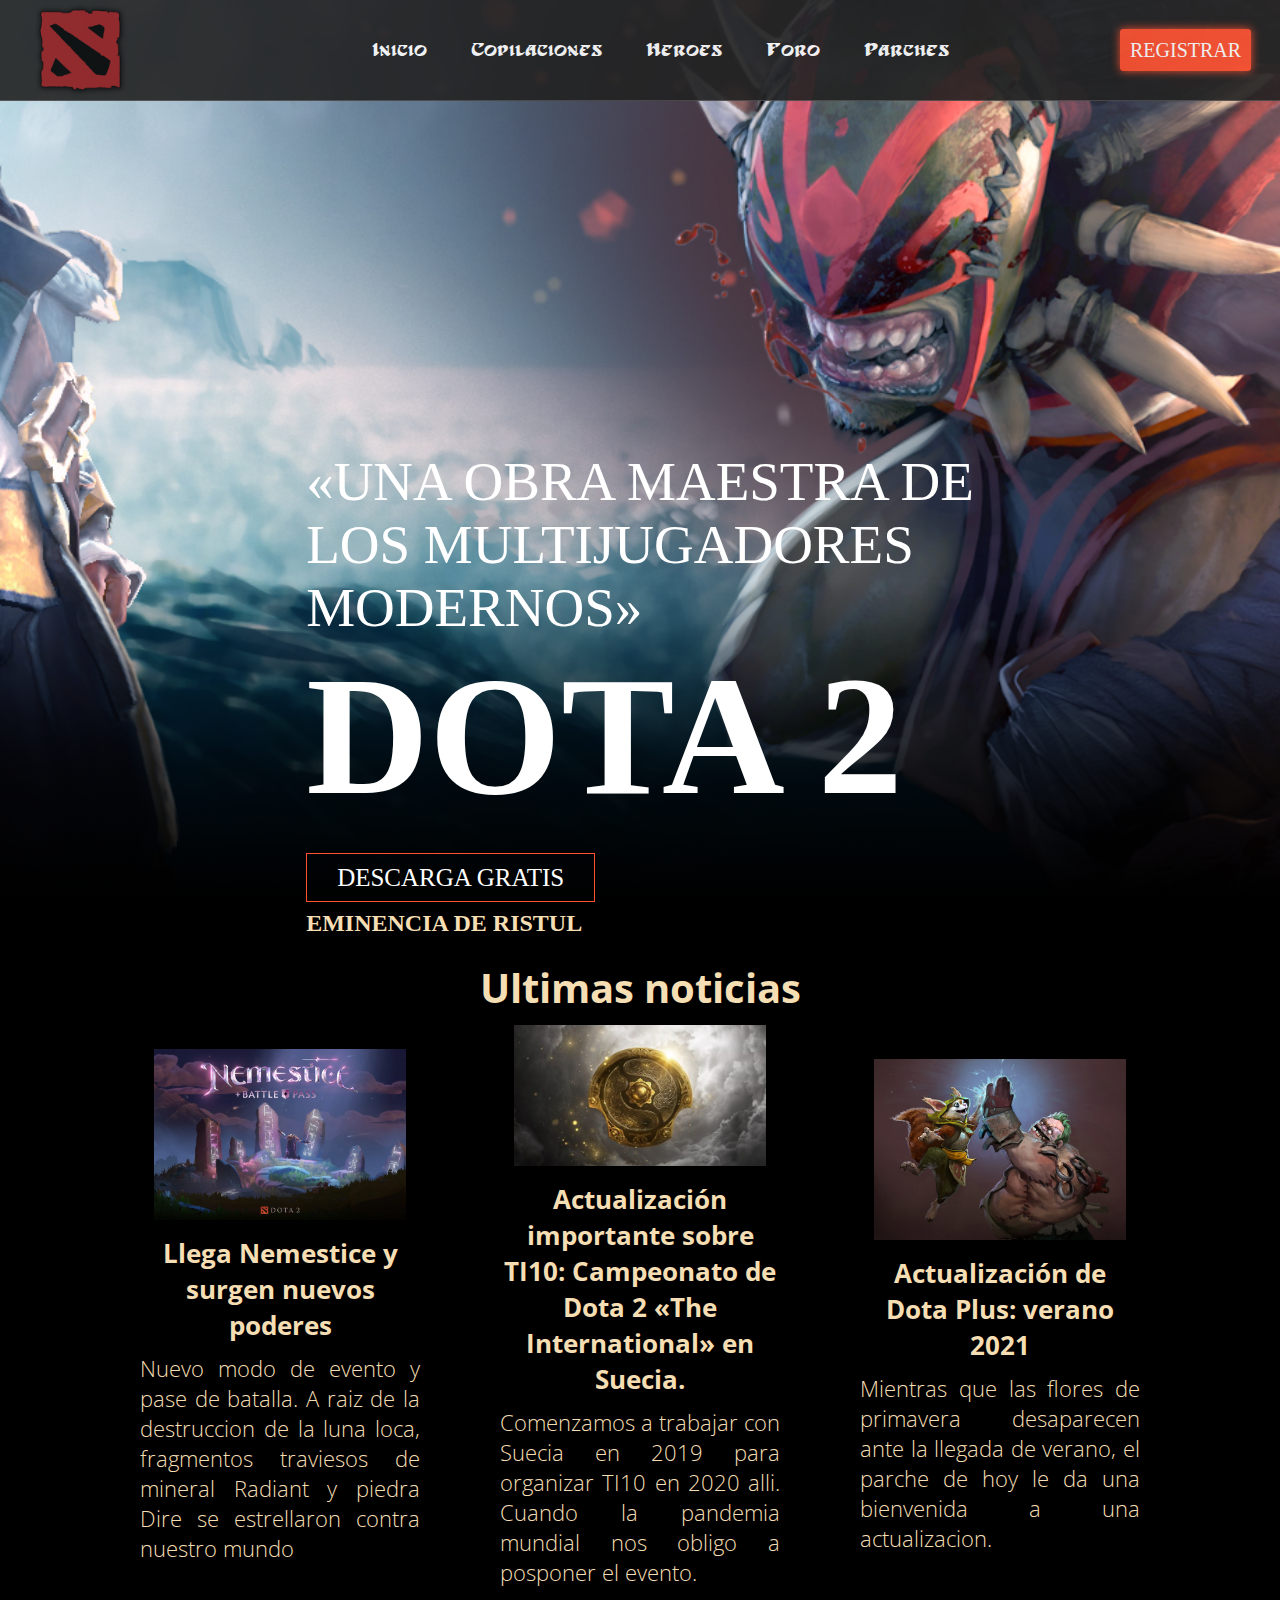
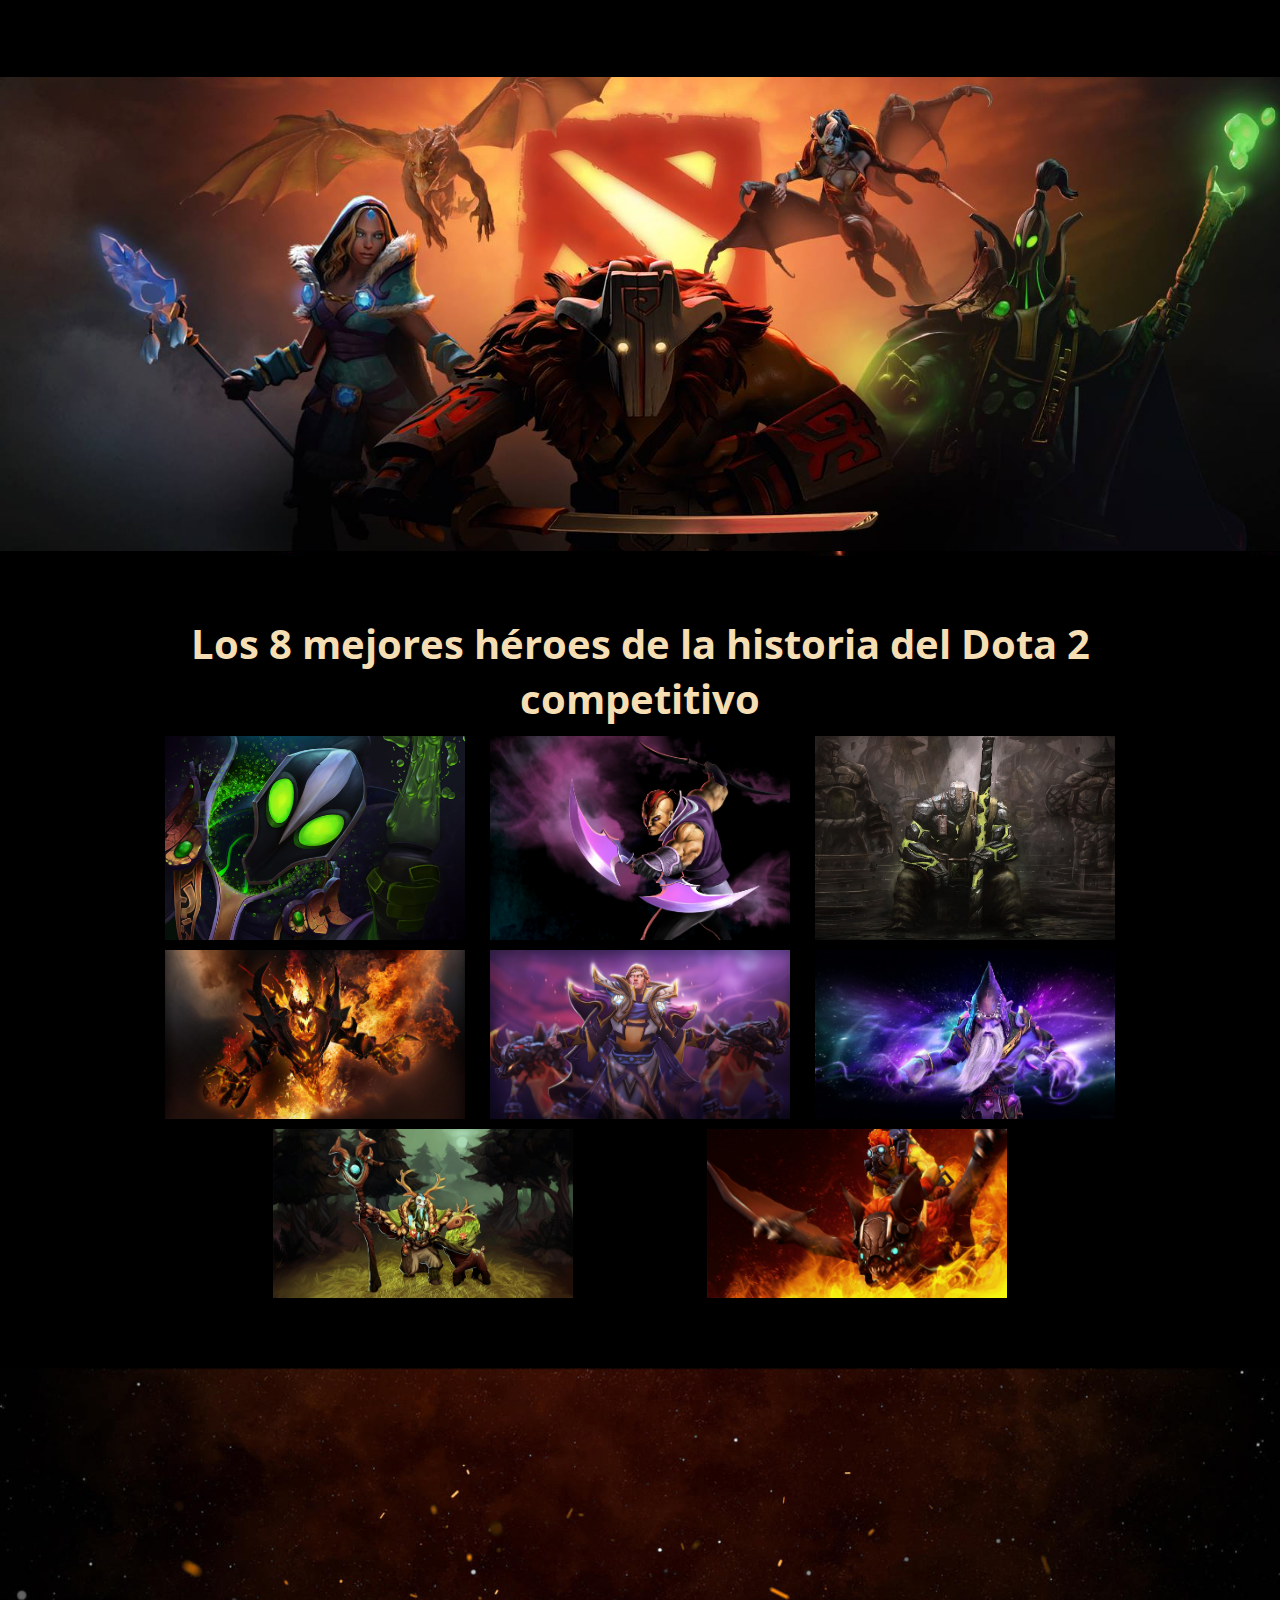
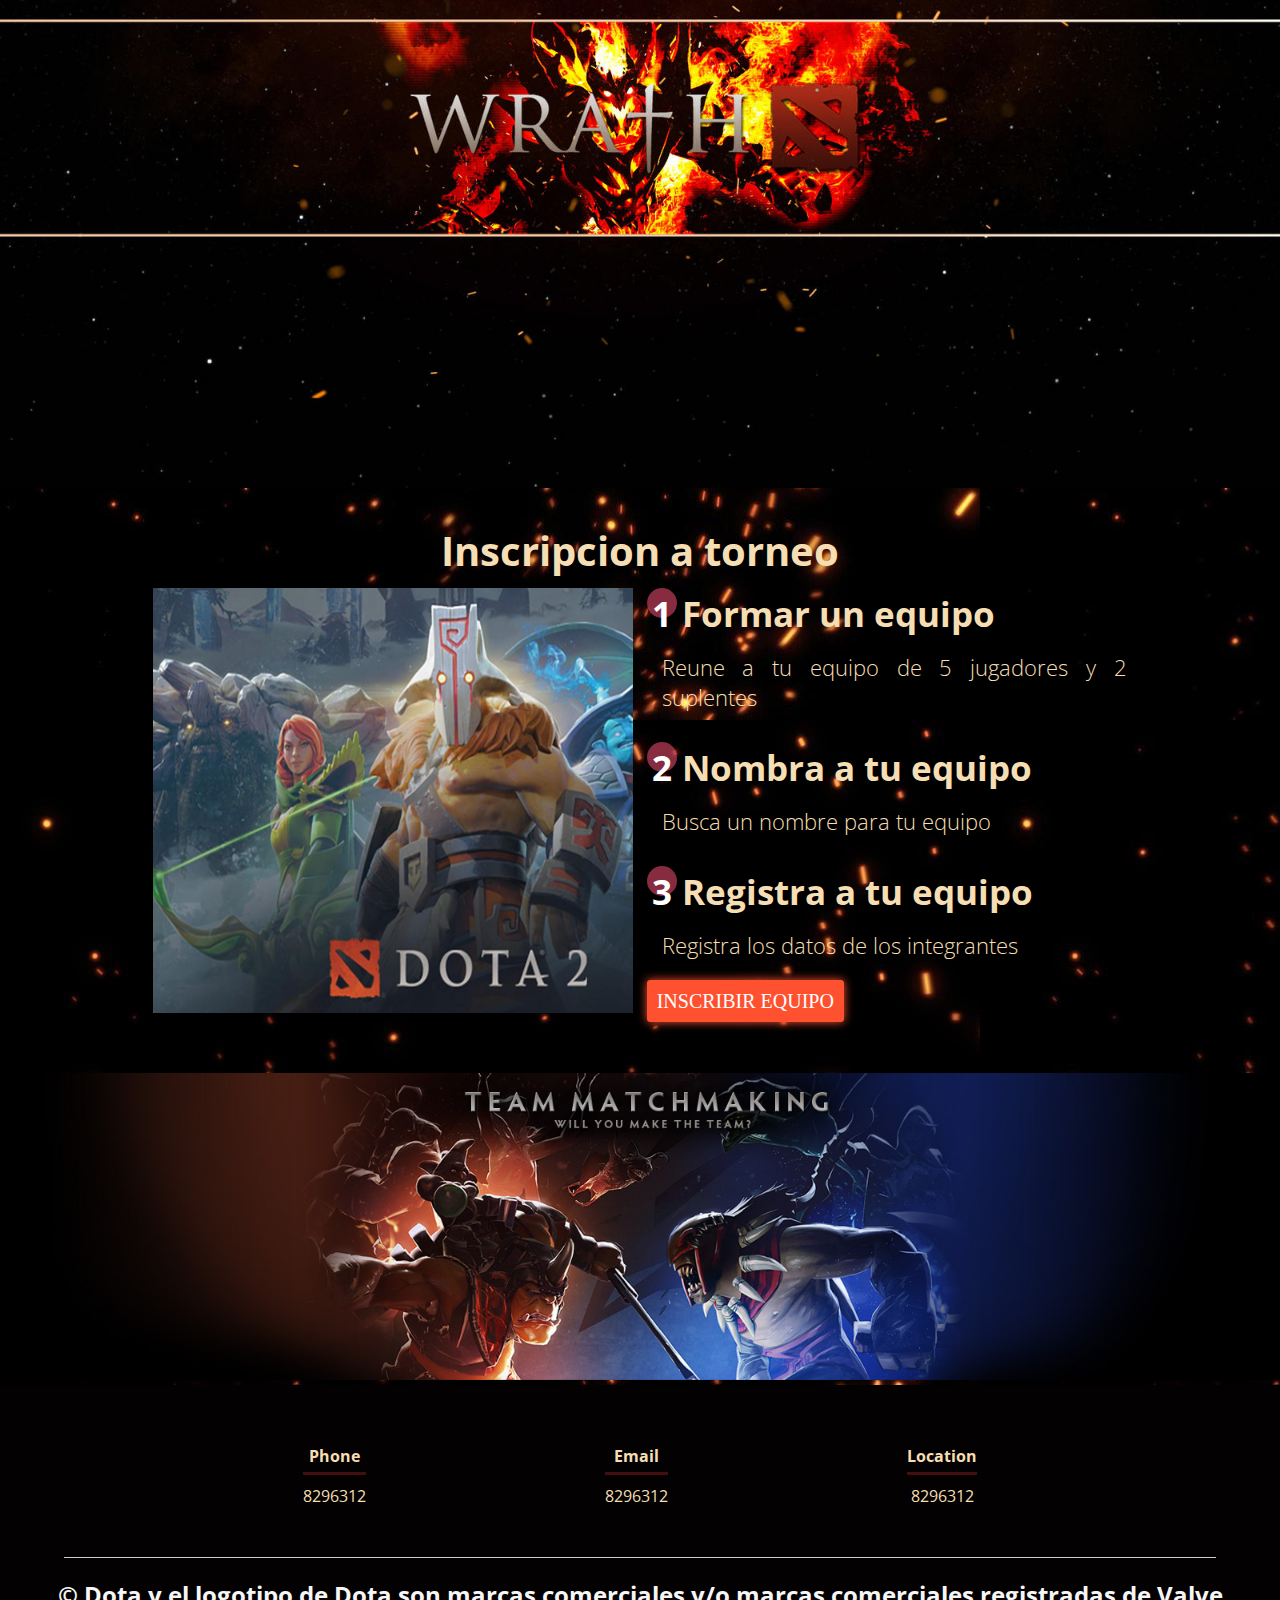
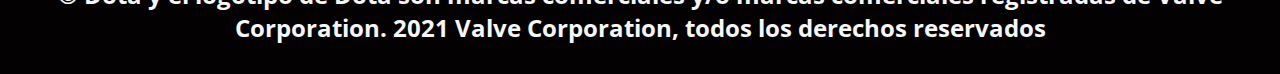
==== index.html @ 53edc493 "Add files via upload" ====
<!DOCTYPE html>
<html lang="es">

<head>
    <meta charset="UTF-8">
    <meta name="viewport" content="width=device-width, initial-scale=1.0">
    <meta http-equiv="X-UA-Compatible" content="ie=edge">
    <title>Dota 2</title>
    <link rel="shortcut icon" href="img/dota-2.png" type="image/x-icon">
    <link rel="stylesheet" href="css/estilos.css">
    <link href="https://fonts.googleapis.com/css?family=Open+Sans:300,400,700,800&display=swap" rel="stylesheet"> 
</head>

<body>
    <header class="header">
        <div class="logo">
            <img src="img/logo.png" />
        </div>
        <div class="nav">
            <ul>
                <li>
                    <a href="index.html">Inicio</a>
                    <a href="copilaciones.html">Copilaciones</a>
                    <a href="heroes.html">Heroes</a>
                    <a href="foro.html">Foro</a>
                    <a href="parches.html">Parches</a>
                </li>
            </ul>
        </div>
        <div class="btn-ticket">
            <a href="registro.html">Registrar</a>
        </div>
    </header>
    <div class="main">
        <div class="banner">
            <div class="container">
                <div class="info-dota">
                    <div class="details">
                        <p>«UNA OBRA MAESTRA DE<br> LOS MULTIJUGADORES<br>MODERNOS»</p>
                        <h1>dota 2</h1>
                        <div class="link-arcane">
                            <a href="https://store.steampowered.com/app/570/Dota_2/">Descarga gratis</a>
                        </div><br>
                        <h2>Eminencia de Ristul</h2>
                    </div>
                </div>
            </div>
        </div>
        <div class="fade-banner">
            <div class="fade-shadow">
                
            </div>
        </div>
    </div>
    <main>
        <section class="about-services">
            <div class="contenedor">
                <h2 class="titulo">Ultimas noticias</h2>
                <div class="servicio-cont">
                    <div class="servicio-ind">
                        <img src="img/img9.jpg" alt="">
                        <h3 class="titnoticia">Llega Nemestice y surgen nuevos poderes</h3>
                        <p class="parrafo">Nuevo modo de evento y pase de batalla. A raiz de la destruccion de la luna loca, fragmentos traviesos de mineral Radiant y piedra Dire se estrellaron contra nuestro mundo</p>
                    </div>
                    <div class="servicio-ind">
                        <a title="noticia" href="/noticia2.html"><img src="img/img12.jpg" alt=""></a>
                        <h3 class="titnoticia">Actualización importante sobre TI10: Campeonato de Dota 2 «The International» en Suecia.</h3>
                        <p class="parrafo">Comenzamos a trabajar con Suecia en 2019 para organizar TI10 en 2020 alli. Cuando la pandemia mundial nos obligo a posponer el evento.</p>
                    </div>
                    <div class="servicio-ind">
                        <a title="noticia" href="noticia.html"><img src="img/img11.jpg" alt="noticia"></a>
                        <h3 class="titnoticia">Actualización de Dota Plus: verano 2021</h3>
                        <p class="parrafo">Mientras que las flores de primavera desaparecen ante la llegada de verano, el parche de hoy le da una bienvenida a una actualizacion.</p>
                    </div>
                </div>
            </div>
        </section>
        <section>
        <section>
            <img src="img/divisor.jpg" alt="" class="divisor" >
        </section>
        <section class="portafolio">
            <div class="contenedor">
                <h2 class="titulo">Los 8 mejores héroes de la historia del Dota 2 competitivo</h2>
                <div class="galeria-port">
                    <div class="imagen-port">
                        <img src="img/img1.jpg" alt="">
                        <div class="hover-galeria">
                            <img src="img/logo.png" alt="">
                            <p>Rubick</p>
                        </div>
                    </div>
                    <div class="imagen-port">
                        <img src="img/img2.jpg" alt="">
                        <div class="hover-galeria">
                            <img src="img/logo.png" alt="">
                            <p>Anti-Mage</p>
                        </div>
                    </div>
                    <div class="imagen-port">
                        <img src="img/img3.jpg" alt="">
                        <div class="hover-galeria">
                            <img src="img/logo.png" alt="">
                            <p>Earth Spirit</p>
                        </div>
                    </div>
                    <div class="imagen-port">
                        <img src="img/img4.jpg" alt="">
                        <div class="hover-galeria">
                            <img src="img/logo.png" alt="">
                            <p>Shadow Fiend
                            </p>
                        </div>
                    </div>
                    <div class="imagen-port">
                        <img src="img/img5.jpg" alt="">
                        <div class="hover-galeria">
                            <img src="img/logo.png" alt="">
                            <p>Nuestro trabajo</p>
                        </div>
                    </div>
                    <div class="imagen-port">
                        <img src="img/img6.jpg" alt="">
                        <div class="hover-galeria">
                            <img src="img/logo.png" alt="">
                            <p>Dark Seer</p>
                        </div>
                    </div>
                    <div class="imagen-port">
                        <img src="img/img7.jpg" alt="">
                        <div class="hover-galeria">
                            <img src="img/logo.png" alt="">
                            <p>Nature’s Prophet</p>
                        </div>
                    </div>
                    <div class="imagen-port">
                        <img src="img/img8.jpg" alt="">
                        <div class="hover-galeria">
                            <img src="img/logo.png" alt="">
                            <p>Batrider</p>
                        </div>
                    </div>
                </div>
            </div>
        </section>
        <section>
            <img src="img/divisor2.png" alt="" class="divisor" >
        </section>
        <section class="contenedor registro">
            <h2 class="titulo">Inscripcion a torneo</h2>
            <div class="contenedor-registro">
                <img src="img/img10.jpg" alt="" class="imagen-about-us">
                <div class="contenido-textos">
                    <h3 class="antetitulo"><span>1</span>Formar un equipo</h3>
                    <p class="parrafo">Reune a tu equipo de 5 jugadores y 2 suplentes</p>
                    <h3 class="antetitulo"><span>2</span>Nombra a tu equipo</h3>
                    <p class="parrafo">Busca un nombre para tu equipo</p>
                    <h3 class="antetitulo"><span>3</span>Registra a tu equipo</h3>
                    <p class="parrafo">Registra los datos de los integrantes</p>
                    <div class="btn-ticket">
                        <a href="inscribir.html">INSCRIBIR EQUIPO</a>
                    </div>
                </div>
            </div>
        </section>
        
            <img src="img/divisor3.jpg" alt="" class="divisor" >
        </section>
    </main>
    <footer>
        <div class="contenedor-footer">
            <div class="content-foo">
                <h4>Phone</h4>
                <p>8296312</p>
            </div>
            <div class="content-foo">
                <h4>Email</h4>
                <p>8296312</p>
            </div>
            <div class="content-foo">
                <h4>Location</h4>
                <p>8296312</p>
            </div>
        </div>
        <h2 class="titulo-final">&copy; Dota y el logotipo de Dota son marcas comerciales y/o marcas comerciales registradas de Valve Corporation. 2021 Valve Corporation, todos los derechos reservados</h2>
    </footer>
</body>

</html>
---- css/estilos.css ----
@font-face {
    font-family: 'hoffman';
    src: url(../font/hoffmann.TTF);
}

* {
    margin: 0;
    padding: 0;
    box-sizing: border-box;
}

body {
    font-family: 'open sans';
    background: url(../img/fondo3.jpg);
    color: wheat;
}

.contenedor {
    padding: 60px 0;
    width: 90%;
    max-width: 1000px;
    margin: auto;
    overflow: hidden;
}

.titulo {
    color: wheat;
    font-size: 40px;
    text-align: center;
    margin-bottom: 10px;
}
.subtitulo{
    color: wheat;
    font-size: 20px;
    text-align: center;
    margin-bottom: 60px;
}

.antetitulo{
    font-size: 35px;
}

.titnoticia{
    font-size: 26px;
}
/* Header */
header.header {
    position: absolute;
    width: 100%;
    opacity: 0.9;
    background: #222;
    display: grid;
    justify-content: center;
    align-items: center;
    grid-template-columns: repeat(8, 1fr);
    border-bottom: 1px solid #4a4949;
    z-index: 1;
}

header.header .logo {
    grid-column: 1/2;
    display: flex;
    justify-content: center;
    align-items: flex-end;
}

header.header .logo img {
    width: 100px;
}

header.header .nav {
    display: flex;
    justify-content: center;
    grid-column: 2/8;
}

header.header .nav ul {
    list-style: none;
}

header.header .nav ul li a {
    color: #fff;
    text-decoration: none;
    font-family: 'hoffman';
    font-size: 20px;
    margin-left: 40px;
}

div.btn-ticket {
    grid-column: 8/9;
}

div.btn-ticket a {
    padding: 10px 10px;
    color: #fff;
    text-decoration: none;
    border-radius: 3px;
    border: none;
    font-size: 20px;
    font-family: 'Montserrat';
    font-weight: 300;
    text-transform: uppercase;
    overflow: hidden;
    transition: .3s;
    background: #FF512F;
    box-shadow: 0 0 10px #FF512F,0 0 0px #FF512F, 0 0 0px #FF512F;
}

div.btn-ticket a:hover {
    background: #FF512F;
    box-shadow: 0 0 10px #FF512F,0 0 40px #FF512F, 0 0 80px #FF512F;
    transition-delay: .2s;
}

div.main {
    width: 100%;
    height: 100vh;
    margin: 0 auto;
    position: relative;
}

div.banner {
    background-image: url(../img/arcaneqop.png);
    background-size: cover;
    background-position-x: center;
    background-repeat: no-repeat;
    width: 100%;
    height: 100%;
    display: flex;
    justify-content: center;
}

div.fade-banner {
    width: 100%;
    height: 50vw;
    max-height: 100%;
    position: absolute;
    bottom: 0;
}

div.fade-shadow {
    position: absolute;
    width: 100%;
    height: 100%;
    background: rgba(0, 0, 0, 0) linear-gradient(rgba(0, 0, 0, 0) 50%, rgba(0, 0, 0, 0.733) 80%, rgb(0, 0, 0) 100%) repeat scroll 0% 0%;
}

header.header .nav ul li a:hover {
    color: #FF512F;
    transition: .3s;
}

div.container {
    margin-top: 450px !important;
    position: relative;
    z-index: 1024;
    margin: 0 auto;
    display: grid;
}

div.info-dota {
    display: flex;
    justify-content: start;
}

div.details {
    position: relative;
    z-index: 10;
    font-family: 'Montserrat';
    font-weight: 300;
    text-transform: uppercase;
}

div.details p {
    color: #ffffff;
    font-size: 55px;
}

div.details h1 {
    color: #fff;
    font-size: 170px;
}

div.link-arcane {
    margin-top: 30px;
}

div.link-arcane a {
    padding: 10px 30px;
    text-decoration: none;
    color: #fff;
    border: 1px solid #FF512F;
    transition: .1s;
    font-size: 25px;
}

div.link-arcane a:hover {
    background: #FF512F;
    box-shadow: 0 0 10px #FF512F,0 0 40px #FF512F, 0 0 80px #FF512F;
    transition-delay: 0.1s;
}

/* About us */

main .registro{
    padding: 30px 0 60px 0;
}
.parrafo{
    font-size: 22px;
}
.contenedor-registro{
    display: flex;
    justify-content: space-evenly;
}

.imagen-about-us{
    width: 48%;
}

.registro .contenido-textos{
    width: 48%;
}

.contenido-textos h3{
    margin-bottom: 15px;
}

.contenido-textos h3 span{
    background:  rgba(192, 63, 91, 0.7);
    color: #fff;
    border-radius: 50%;
    display: inline-block;
    text-align: center;
    width: 30px;
    height: 30px;
    padding: 2px;
    box-shadow: 0 0 6px 0 rgba(0, 0, 0, .5);
    margin-right: 5px;
}

.contenido-textos p{
    padding: 0px 0px 30px 15px;
    font-weight: 300;
    text-align: justify;
}
.divisor{
    width: 100%;
}

/* Galeria */


.portafolio{
    background: #000000;
}

.galeria-port{
    display: flex;
    justify-content: space-evenly;
    flex-wrap: wrap;
}

.imagen-port{
    width: 30%;
    margin-bottom: 10px;
    overflow: hidden;
    position: relative;
    cursor: pointer;
    box-shadow: 0 0 6px 0 rgba(0, 0, 0, .5);
}

.imagen-port > img{
    width: 100%;
    height: 100%;
    object-fit: cover;
    display: block;
}

.hover-galeria{
    position: absolute;
    width: 100%;
    height: 100%;
    top: 0;
    transform: scale(0);
    background: rgba(0, 0, 0, 0.7);
    transition: transform .5s;
    display: flex;
    justify-content: center;
    align-items: center;
    flex-direction: column;
}

.hover-galeria img{
    width: 50px;
}

.hover-galeria p{
    color: #fff;
    font-family: 'hoffman';
    font-size: 40px;
    text-align: center;

}

.imagen-port:hover .hover-galeria{
    transform: scale(1);
}

/* Clients */

.cards{
    display: flex;
    justify-content: space-evenly;
}

.cards .card{
    background: rgba(192, 63, 91, 0.7);
    display: flex;
    width: 46%;
    height: 200px;
    align-items: center;
    justify-content: space-evenly;
    border-radius: 5px;
    box-shadow: 0 0 6px 0 rgba(0, 0, 0, 0.6);
}

.cards .card img{
    width: 100px;
    height: 100px;
    object-fit: cover;
    border: 3px solid #fff;
    border-radius: 50%;
    display: block;
}

.cards .card > .contenido-texto-card{
    width: 60%;
    color: #fff;
}

.cards .card > .contenido-texto-card p{
    font-weight: 300;
    padding-top: 5px;
}

/*  Our team */

.about-services{
    background:black;
    padding-bottom: 30px;
    color: wheat;
}


.servicio-cont{
    display:flex;
    justify-content: space-between;
    align-items: center;
}

.servicio-ind{
    width: 28%;
    text-align: center;
}

.servicio-ind img{
    width: 90%;
}

.servicio-ind h3{
    margin: 10px 0;
}

.servicio-ind p{
    font-weight: 300;
    text-align: justify;
}

/* footer */

footer{
    background: #030101;
    padding: 60px 0 30px 0;
    margin: auto;
    overflow: hidden;
}

.contenedor-footer{
    display: flex;
    width: 90%;
    justify-content: space-evenly;
    margin: auto;
    padding-bottom: 50px;
    border-bottom: 1px solid #ccc;
}

.content-foo{
    text-align: center;
}

.content-foo h4{
    color: wheat;
    border-bottom: 3px solid #420e0e;
    padding-bottom: 5px;
    margin-bottom: 10px;
}

.content-foo p{
    color: wheat;
}

.titulo-final{
    text-align: center;
    font-size: 24px;
    margin: 20px 0 0 0;
    color: #f6f6f6;
}

@media screen and (max-width:900px){
    header{
        background-position: center;
    }
    header.header .nav ul li a {
        font-size: 13px;
        margin-left: 10px;
    }
    div.btn-ticket a {
      font-size: 10px;
    }
    div.container {
        margin-top: 150px !important;
    }
    .contenedor-registro{
        flex-direction: column;
        justify-content: center;
        align-items: center;
    }
    div.details {
        text-align: center;
    }
    .info-arcane{
        visibility: hidden;
    }
    .btn-ticket{
        visibility: hidden;
    }
    .banner{
        width: 110%;
    }
    .registro .contenido-textos{
        width: 90%;
    }

    .imagen-about-us{
        width: 90%;
    }

     /*error*/

    div.details p {
        color: #fff;
        font-size: 40px;
    }
    
    div.details h1 {
        color: #fff;
        font-size: 120px;
    }
    div.link-arcane a {
        padding: 5px 15px;
        text-decoration: none;
        color: #fff;
        border: 1px solid #FF512F;
        transition: .1s;
        font-size: 25px;
    }
    /* Galeria */

    .imagen-port{
        width: 44%;
    }

    /* Clientes */

    .cards{
        flex-direction: column;
        justify-content: center;
        align-items: center;
    }

    .cards .card{
        width: 90%;
    }

    .cards .card:first-child{
        margin-bottom: 30px;
    }

    /* servicios */

    .servicio-cont{
        justify-content: center;
        flex-direction: column;
    }

    .servicio-ind{
        width: 100%;
        text-align: center;
    }

    .servicio-ind:nth-child(1), .servicio-ind:nth-child(2){
        margin-bottom: 60px;
    }

    .servicio-ind img{
        width: 90%;
    }
}

@media screen and (max-width:500px){
    nav{
        text-align: center;
        padding: 30px 0 0 0;
    }

    nav > a{
        font-size: 20px;
        margin-right: 5px;
    }

    .textos-header h1{
        font-size: 35px;
    }

    .textos-header h2{
        font-size: 20px;
    }
    .antetitulo{
        font-size: 25px;
    }
    .parrafo{
        font-size: 20px;
    }
    /*error*/

    div.details p {
        color: #fff;
        font-size: 30px;
    }
    
    div.details h1 {
        color: #fff;
        font-size: 70px;
    }
    div.link-arcane a {
        padding: 5px 15px;
        text-decoration: none;
        color: #fff;
        border: 1px solid #FF512F;
        transition: .1s;
        font-size: 15px;
    }
    
    /* ABOUT US */

    .imagen-about-us{
        margin-bottom: 60px;
        width: 99%;
    }

    .registro .contenido-textos{
        width: 95%;
    }

    /* Galeria */

    .imagen-port{
        width: 95%;
    }

    /* Clients */

    .cards .card{
        height: 450px;
        display: flex;
        flex-direction: column;
        align-items: center;
    }

    .cards .card img{
        width: 90px;
        height: 90px;
    }

    /* Footer */

    .contenedor-footer{
        flex-direction: column;
        border: none;
    }

    .content-foo{
        margin-bottom: 20px;
        text-align: center;
    }

    .content-foo h4{
        border: none;
    }

    .content-foo p{
        color: #ccc;
        border-bottom: 1px solid #f2f2f2;
        padding-bottom: 20px;
    }

    .titulo-final{
        font-size: 20px;
    }
}
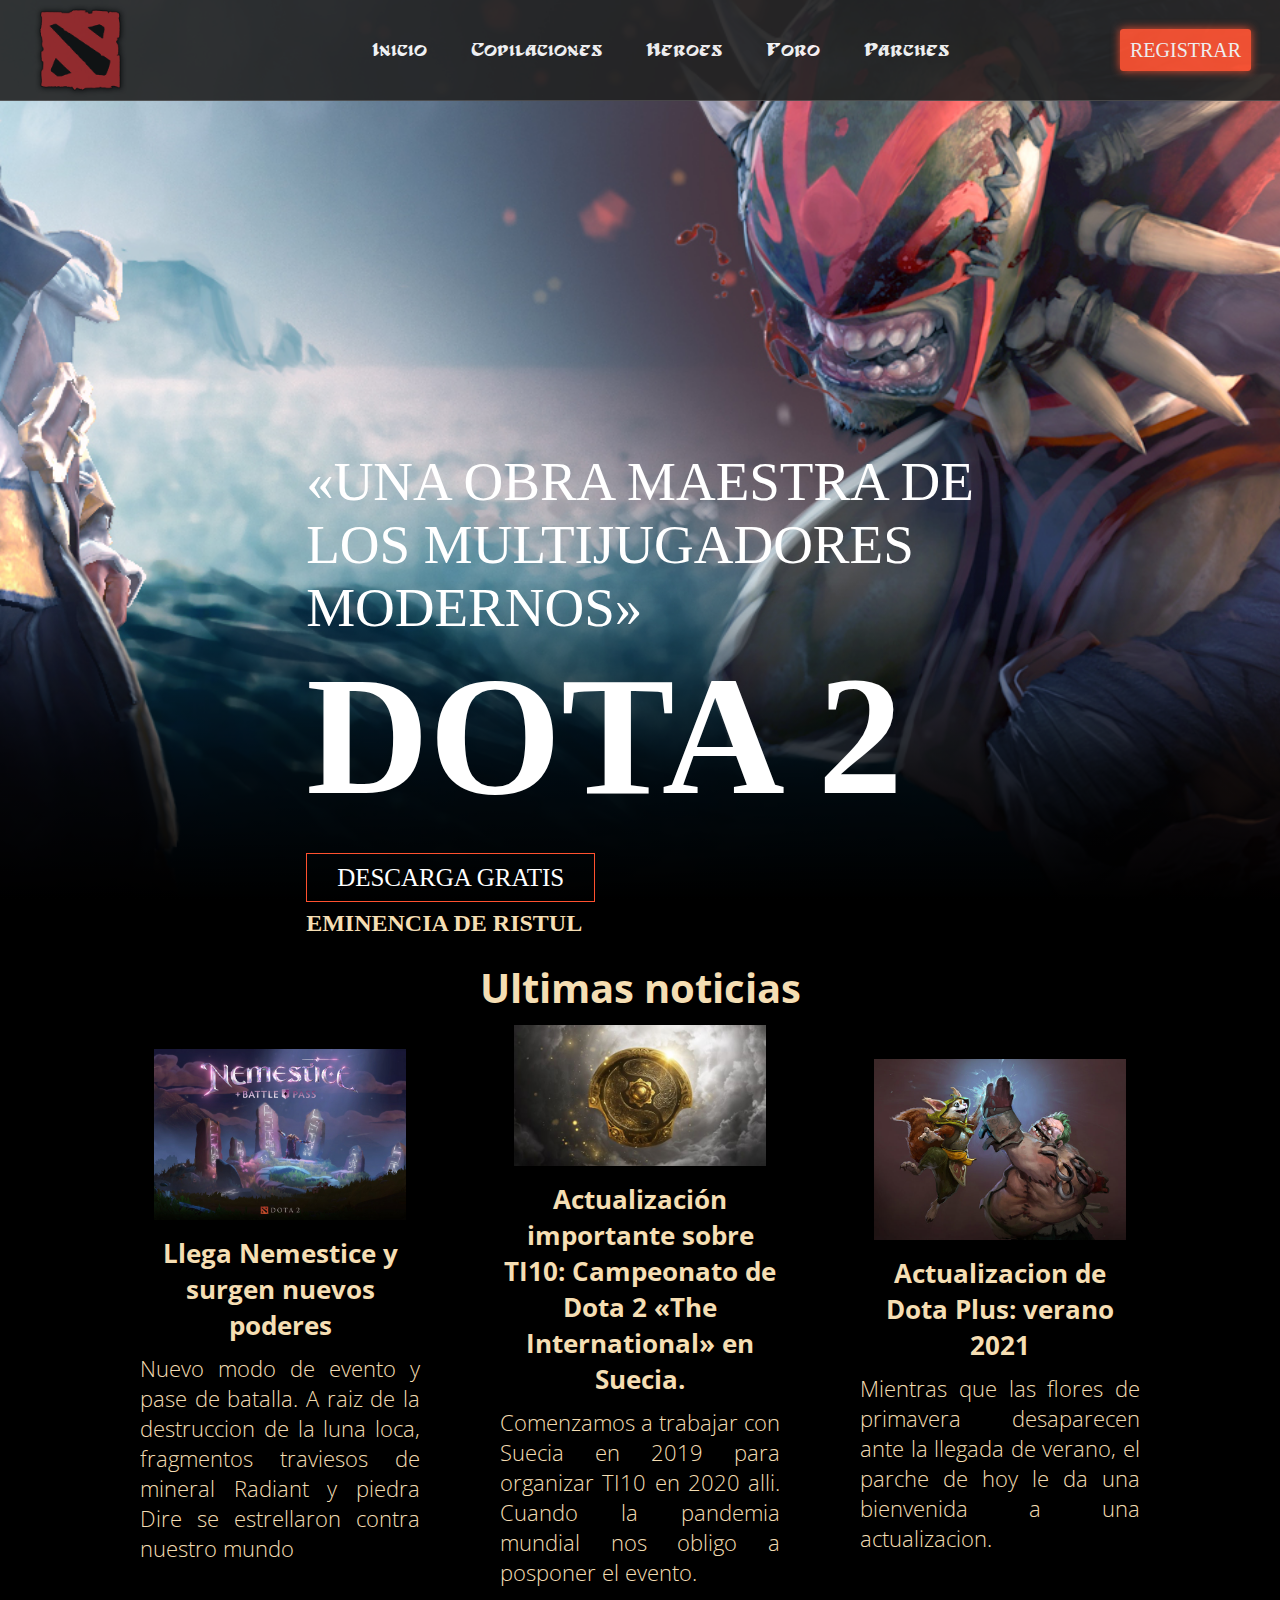
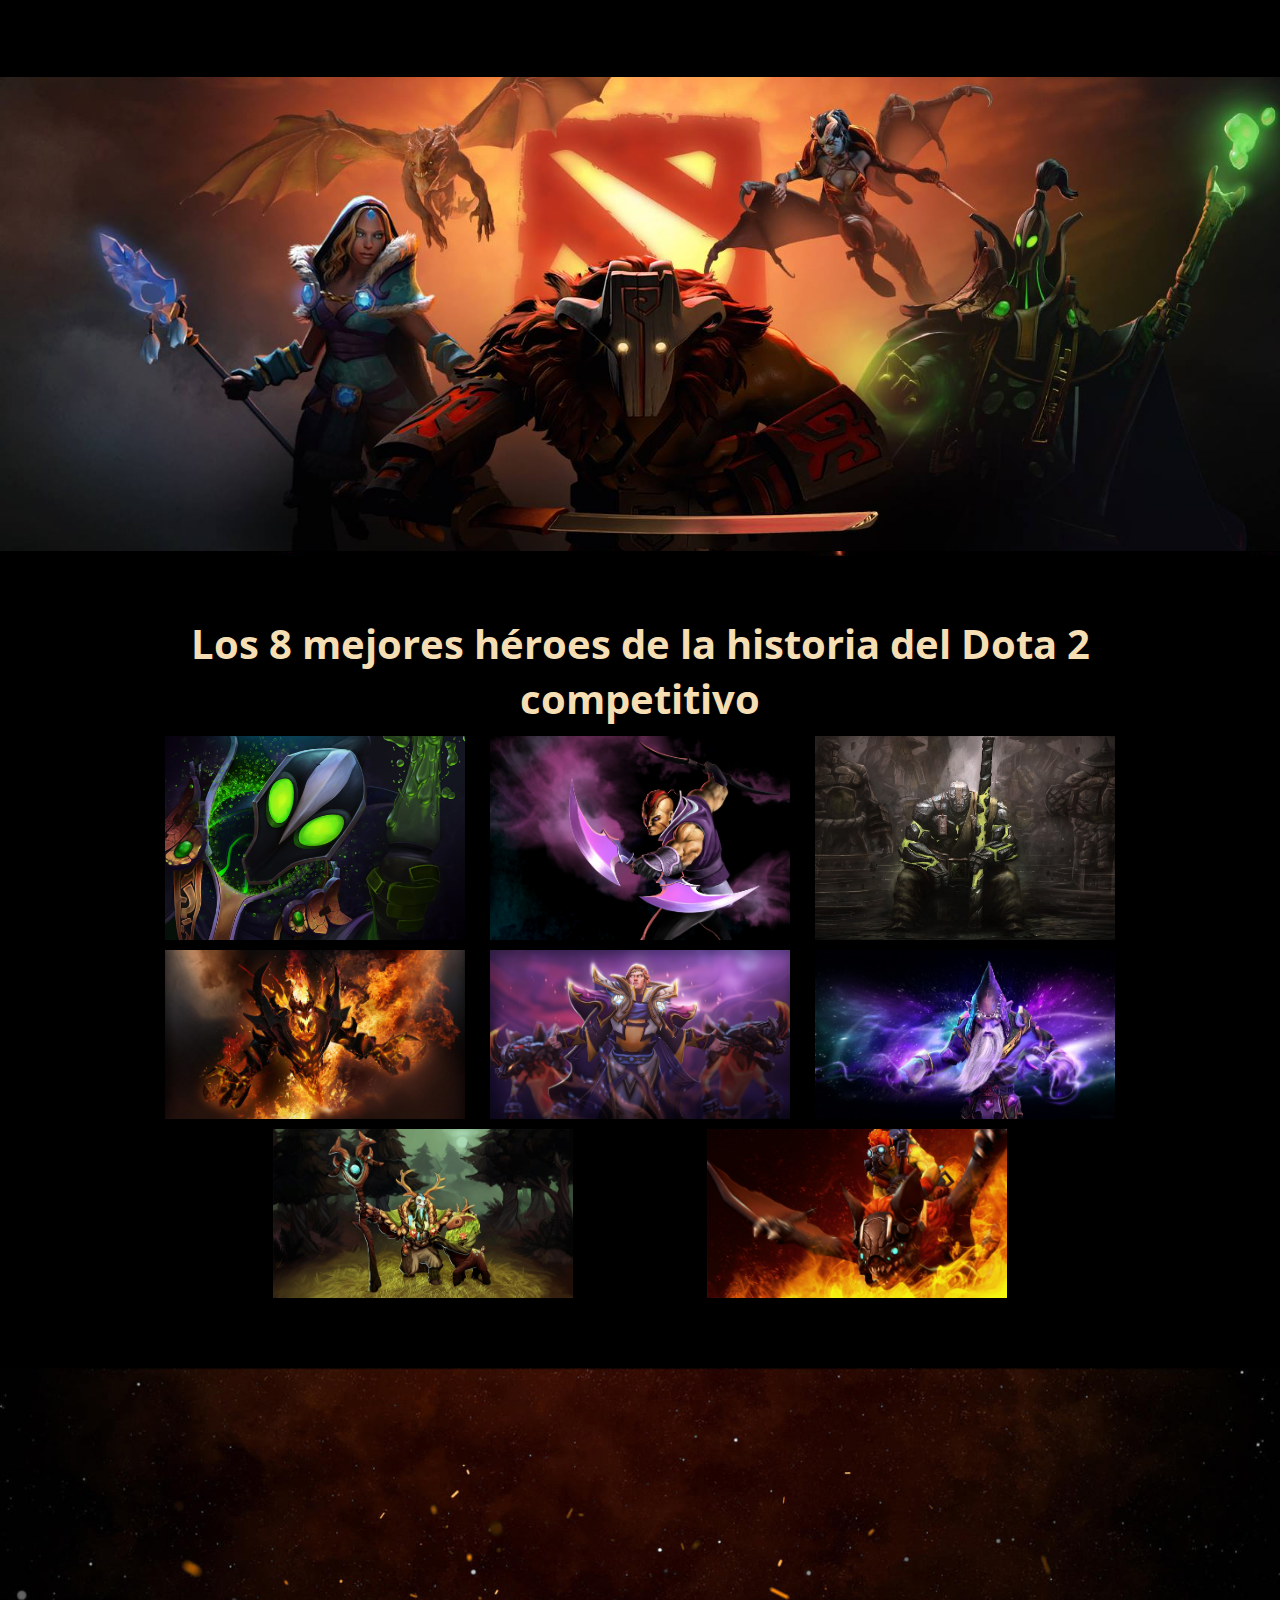
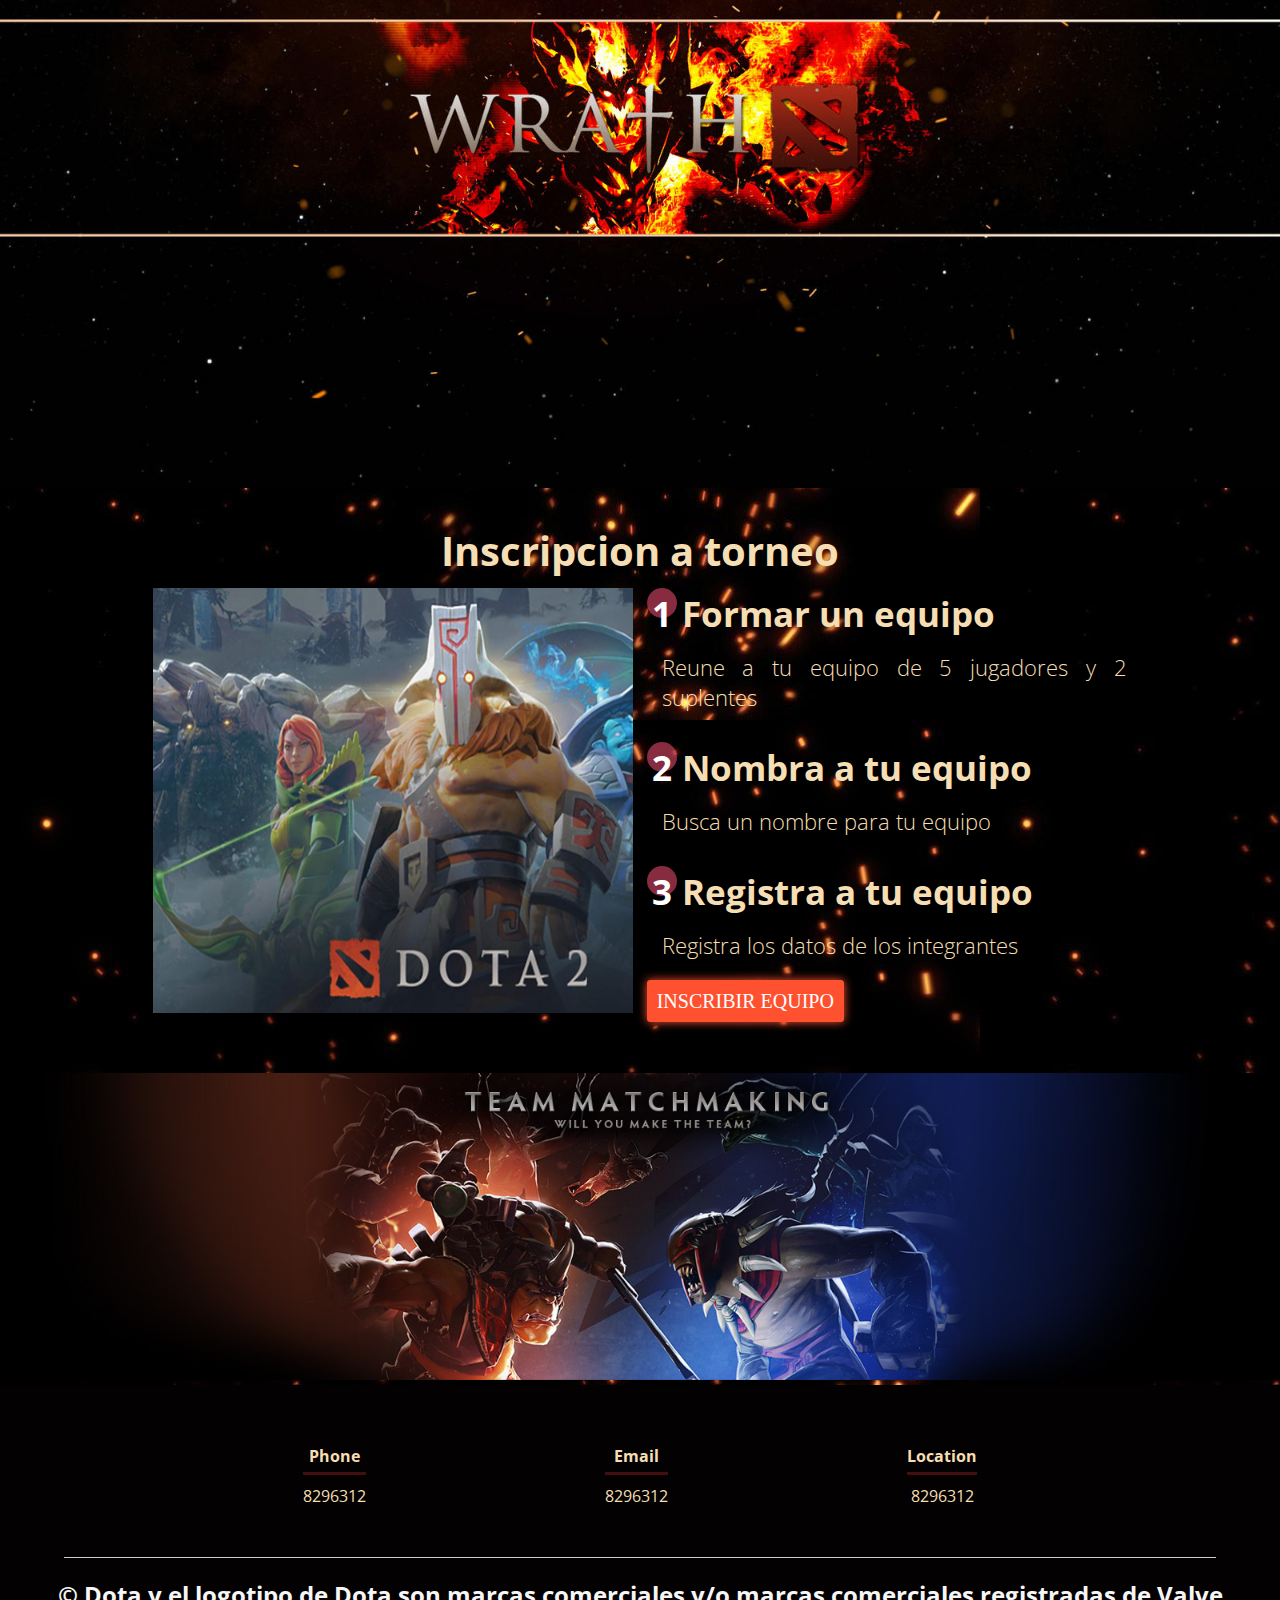
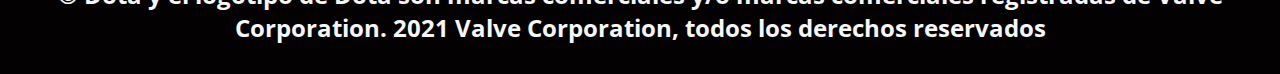
==== commit af1f35f5: "Update index.html" ====
--- a/index.html
+++ b/index.html
@@ -63,13 +63,13 @@
                         <p class="parrafo">Nuevo modo de evento y pase de batalla. A raiz de la destruccion de la luna loca, fragmentos traviesos de mineral Radiant y piedra Dire se estrellaron contra nuestro mundo</p>
                     </div>
                     <div class="servicio-ind">
-                        <a title="noticia" href="/noticia2.html"><img src="img/img12.jpg" alt=""></a>
+                        <a title="noticia" href="noticia2.html"><img src="img/img12.jpg" alt=""></a>
                         <h3 class="titnoticia">Actualización importante sobre TI10: Campeonato de Dota 2 «The International» en Suecia.</h3>
                         <p class="parrafo">Comenzamos a trabajar con Suecia en 2019 para organizar TI10 en 2020 alli. Cuando la pandemia mundial nos obligo a posponer el evento.</p>
                     </div>
                     <div class="servicio-ind">
                         <a title="noticia" href="noticia.html"><img src="img/img11.jpg" alt="noticia"></a>
-                        <h3 class="titnoticia">Actualización de Dota Plus: verano 2021</h3>
+                        <h3 class="titnoticia">Actualizacion de Dota Plus: verano 2021</h3>
                         <p class="parrafo">Mientras que las flores de primavera desaparecen ante la llegada de verano, el parche de hoy le da una bienvenida a una actualizacion.</p>
                     </div>
                 </div>
@@ -186,4 +186,4 @@
     </footer>
 </body>
 
-</html>+</html>
